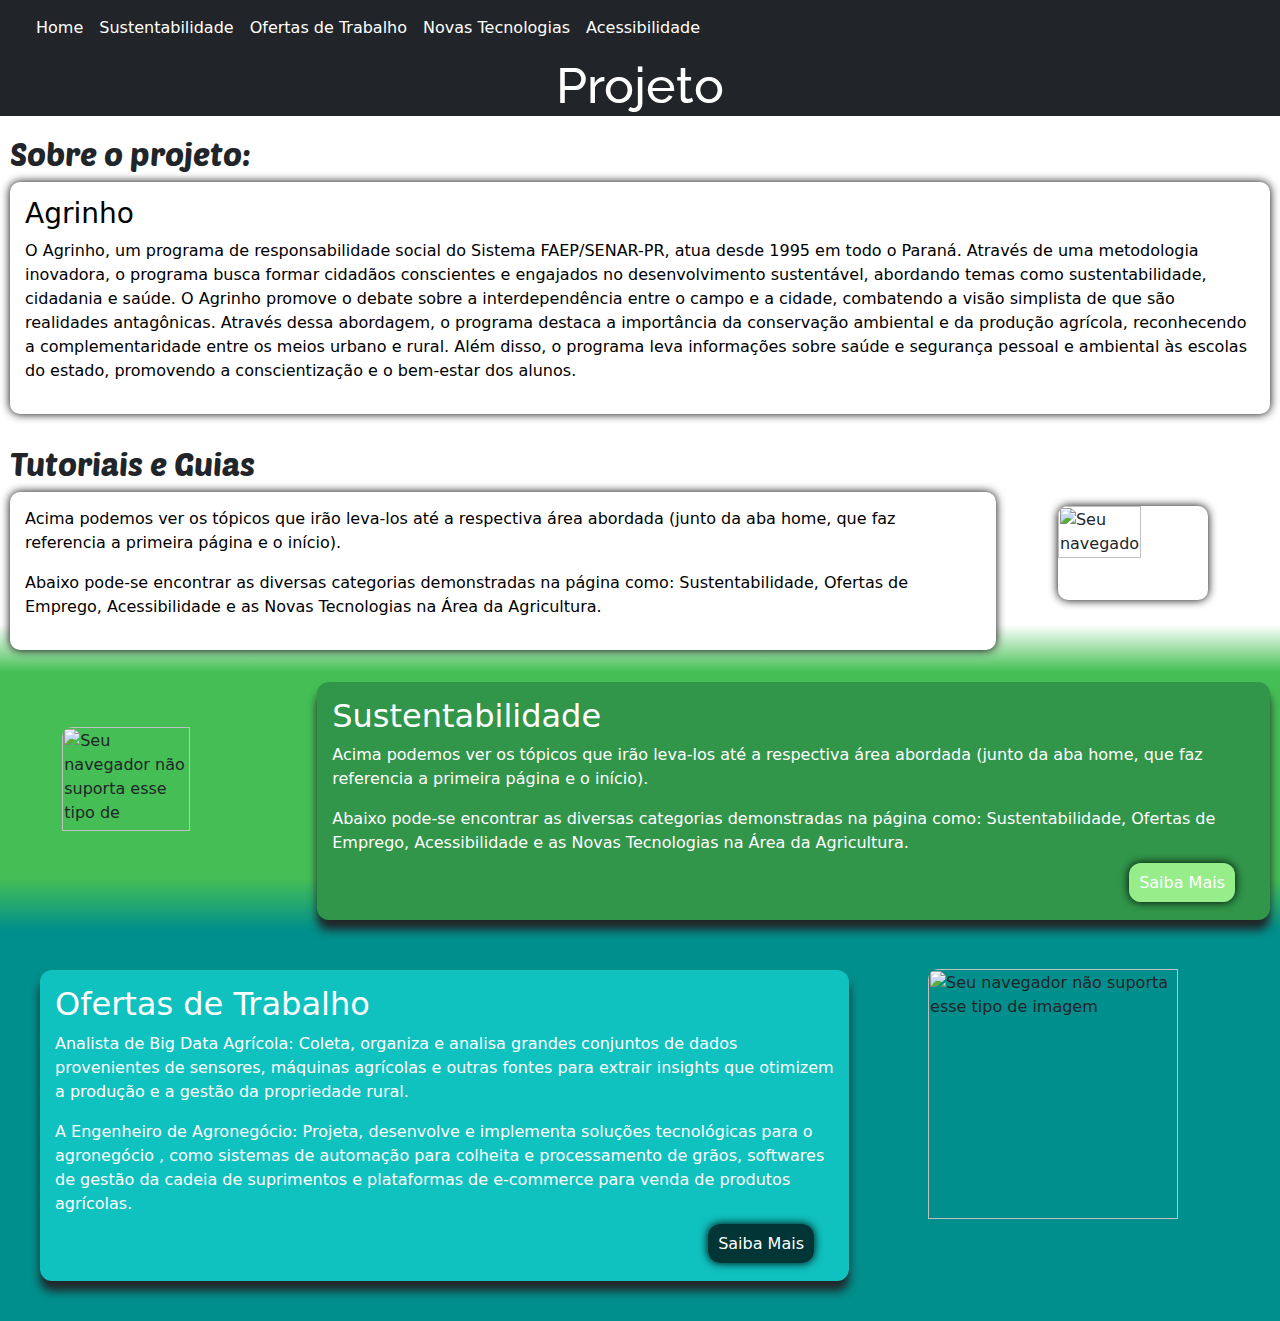
==== Primeiro Menu.html @ 53e3153e "Add files via upload" ====
<html>

<head>
  <title>Agrinho</title>
  <meta charset="UTF-8">
  <meta name="viewport" content="width=device-width, initial-scale=1">
  <link rel="stylesheet" href="style.css">
  <link rel="preconnect" href="https://fonts.googleapis.com">
  <link rel="preconnect" href="https://fonts.gstatic.com" crossorigin>
  <link href="https://fonts.googleapis.com/css2?family=Poetsen+One&display=swap" rel="stylesheet">
  <link rel="preconnect" href="https://fonts.googleapis.com">
  <link rel="preconnect" href="https://fonts.gstatic.com" crossorigin>
  <link href="https://fonts.googleapis.com/css2?family=Raleway:ital,wght@0,100..900;1,100..900&display=swap"
    rel="stylesheet">
  <link href="https://cdn.jsdelivr.net/npm/bootstrap@5.3.3/dist/css/bootstrap.min.css" rel="stylesheet"
    integrity="sha384-QWTKZyjpPEjISv5WaRU9OFeRpok6YctnYmDr5pNlyT2bRjXh0JMhjY6hW+ALEwIH" crossorigin="anonymous">
  <script src="https://cdn.jsdelivr.net/npm/bootstrap@5.3.3/dist/js/bootstrap.bundle.min.js"
    integrity="sha384-YvpcrYf0tY3lHB60NNkmXc5s9fDVZLESaAA55NDzOxhy9GkcIdslK1eN7N6jIeHz"
    crossorigin="anonymous"></script>
</head>

<body>

  <nav class="navbar navbar-expand-lg  bg-dark fixed-top">
    <div class="container-fluid">
      <a class="navbar-brand" href="#"></a>
      <button class="navbar-toggler" type="button" data-bs-toggle="collapse" data-bs-target="#navbarNav"
        aria-controls="navbarNav" aria-expanded="false" aria-label="Toggle navigation">
        <span class="navbar-toggler-icon"></span>
      </button>
      <div class="collapse navbar-collapse" id="navbarNav">
        <ul class="navbar-nav">
          <li class="nav-item">
            <a class="nav-link" aria-current="page" href="#">Home</a>
          </li>
          <li class="nav-item">
            <a class="nav-link" href=#Pag-sustentabilidade>Sustentabilidade</a>
          </li>
          <li class="nav-item">
            <a class="nav-link" href="#Pag-Ofertas-de-Trabalho">Ofertas de Trabalho</a>
          </li>
          <li class="nav-item">
            <a class="nav-link" href="./Pages/Novas Tecnologias.html">Novas Tecnologias</a>
          <li class="nav-item">
            <a class="nav-link" href="./Pages/Acessibilidade.html">Acessibilidade</a>
          </li>
        </ul>
      </div>
    </div>
  </nav>
  <section class="introdução">
    <div>
      <h1 class="titulo-introducao">SPAM</h1>
    </div>
  </section>

  <section class="introdução">
    <div>
      <h1 class="titulo">Projeto</h1>
    </div>
  </section>

  <div class="textos-introducao">
    <section class="secao">
      <h2 class="titulos-gerais">Sobre o projeto:</h2>
      <article>
        <h3>Agrinho</h3>
        <p>O Agrinho, um programa de responsabilidade social do Sistema FAEP/SENAR-PR, atua desde 1995 em
          todo o Paraná. Através de uma metodologia inovadora, o programa busca formar cidadãos conscientes
          e engajados no desenvolvimento sustentável, abordando temas como sustentabilidade, cidadania e saúde.
          O Agrinho promove o debate sobre a interdependência entre o campo e a cidade, combatendo a visão
          simplista de que são realidades antagônicas. Através dessa abordagem, o programa destaca a
          importância da conservação ambiental e da produção agrícola, reconhecendo a complementaridade entre
          os meios urbano e rural. Além disso, o programa leva informações sobre saúde e segurança pessoal e
          ambiental às escolas do estado, promovendo a conscientização e o bem-estar dos alunos.</p>
    </section>
  </div>

  <div id="Pag-sustentabilidade" class="textos-introducao">
    <section class="secao2">
      <div>
        <h2 class="titulos-gerais" >Tutoriais e Guias</h2>
        <article>
          <p>Acima podemos ver os tópicos que irão leva-los até a respectiva área abordada
            (junto da aba home, que faz referencia a primeira página e o início).</p>
          <p>Abaixo pode-se encontrar as diversas categorias demonstradas na página como: Sustentabilidade,
            Ofertas de Emprego, Acessibilidade e as Novas Tecnologias na Área da Agricultura.</p>
        </article>
      </div>
      <div class="alinhamento-imagem-1">
        <img class="img" src="./img/gifs-de-arvores-1.gif" alt="Seu navegador não suporta esse tipo de imagem">
      </div>
    </section>

  </div>
  <section class="topico-1">
    <div class="alinhamento-imagem-2">
      <img class="img-top-1" src="./img/OIP__7_-removebg-preview.png"
        alt="Seu navegador não suporta esse tipo de imagem">
    </div>

    <div class="textos-top-1">
      <h2>Sustentabilidade</h2>
      <p>Acima podemos ver os tópicos que irão leva-los até a respectiva área abordada
        (junto da aba home, que faz referencia a primeira página e o início).</p>
      <p> Abaixo pode-se encontrar as diversas categorias demonstradas na página como: Sustentabilidade,
        Ofertas de Emprego, Acessibilidade e as Novas Tecnologias na Área da Agricultura.</p>

      <section class="pag2-link">
        <a class="pag2" href="./Pages/Acessibilidade.html">Saiba Mais</a>
      </section>
    </div>
  </section>

  <section id="Pag-Ofertas-de-Trabalho" class="topico-2">
    <div class="textos-top-2">
      <h2>Ofertas de Trabalho</h2>
      <p>Analista de Big Data Agrícola: Coleta, organiza e analisa grandes conjuntos de dados provenientes
        de sensores, máquinas agrícolas e outras fontes para extrair insights que otimizem a produção e a
        gestão da propriedade rural.</p>
      <p> A Engenheiro de Agronegócio: Projeta, desenvolve e implementa soluções tecnológicas para o agronegócio
        , como sistemas de automação para colheita e processamento de grãos, softwares de gestão da cadeia de
        suprimentos e plataformas de e-commerce para venda de produtos agrícolas.</p>

      <section class="pag3-link">
        <a class="pag3" href="./Pages/Ofertas de Trabalho.html">Saiba Mais</a>
      </section>
    </div>
    <div class="alinhamento-imagem-3">
      <img class="img-top-2" src="./img/Farmer-rafiki (1).png" alt="Seu navegador não suporta esse tipo de imagem">
    </div>
  </section>
</body>
</html>
---- style.css ----
:root {
  --fonte-cabeçalho: "Poetsen One";
  --fonte-principal: "Raleway";
  --cor-fundo-cabecalho: #1E5959;
  --verde1: #31964a;
  --verde2: #45BF55;
  --cinza: #212529;
  --azul1: #164773;
  --fonte-cor: white;
  --verde3: #97ED8A;
  --verde4: #168039;
  --verde5: #044D29;
  --verde6: #00261C;
  --azul2: #023535;
  --azul3: #008F8C;
  --azul4: #0FC2C0;
}

a:link,
a:visited,
a:hover,
a:active {
  color: var(--fonte-cor);
  text-decoration: none;
}

.titulo {
  font-family: var(--fonte-principal);
  font-size: 50px;
  color: white;
  text-align: center;
  justify-content: center;

}

.titulos-gerais {
  font-family: var(--fonte-cabeçalho);
}

.textos {
  text-align: center;
  display: grid;
  grid-template-columns: 20% 20% 20% 20% 20%;
  font-size: var(--fonte-cabeçalho);
  justify-content: space-evenly;
  font-size: 30px;
  color: white;
  padding: 0px -40px;
}

.cabecalho {
  background-color: var(--cor-fundo-cabecalho);
}

.introdução {
  background-color: var(--cinza);
  font-family: var(--fonte-principal);
  color: var(--fonte-cor);
  text-align: center;
}

article {
  background-color: white;
  margin: 10px 0px;
  padding: 15px;
  color: black;
  box-shadow: 0 0 10px black;
  border-radius: 10px;
}

.secao {
  padding: 10px;
}

.secao2 {
  display: flex;
  background-image: linear-gradient(white, white, white, white, white, var(--verde2));
  padding: 10px;
}

.img {
  width: 55%;
  border-radius: 10px;
  box-shadow: 0 0 10px black;
}

.alinhamento-imagem-1 {
  display: flex;
  align-items: center;
  justify-content: center;
  margin: 23px 0px;
}

.img-top-1 {
  width: 70%;
  border-radius: 10px;
  fill-opacity: 10%;
}

.alinhamento-imagem-2 {
  display: flex;
  align-items: center;
  justify-content: center;
  margin: 23px;
}

.textos-top-1 {
  margin: 10px;
  padding: 15px;
  color: var(--fonte-cor);
  background-color: var(--verde1);
  box-shadow: 0px 10px 10px #212529;
  border-radius: 12px;
}

.topico-1 {
  background-image: linear-gradient(var(--verde2), var(--verde2), var(--verde2), var(--verde2), var(--verde2), var(--azul3));
  display: flex;
}

.pag2-link {
  text-align: right;
  margin: 10px;
}

.pag2 {
  background-color: var(--verde3);
  box-shadow: 0px 0px 10px black;
  margin: 10px;
  padding: 10px;
  border-radius: 12px;
}

.topico-2 {
  background-color: var(--azul3);
  display: flex;
}

.textos-top-2 {
  color: var(--fonte-cor);
  background-color: var(--azul4);
  box-shadow: 0px 10px 10px #212529;
  border-radius: 12px;
  margin: 40px;
  padding: 15px;
  max-width: 809px;
  min-width: 809px;
}

.pag3 {
  background-color: var(--azul2);
  box-shadow: 0px 0px 10px black;
  margin: 10px;
  padding: 10px;
  border-radius: 12px;
}

.img-top-2 {
  width: 80%;
  border-radius: 10px;
  fill-opacity: 10%;
}

.alinhamento-imagem-3 {
  display: flex;
  align-items: center;
  justify-content: center;
  max-width: 534px;
}

.pag3-link {
  text-align: right;
  margin: 10px;
}
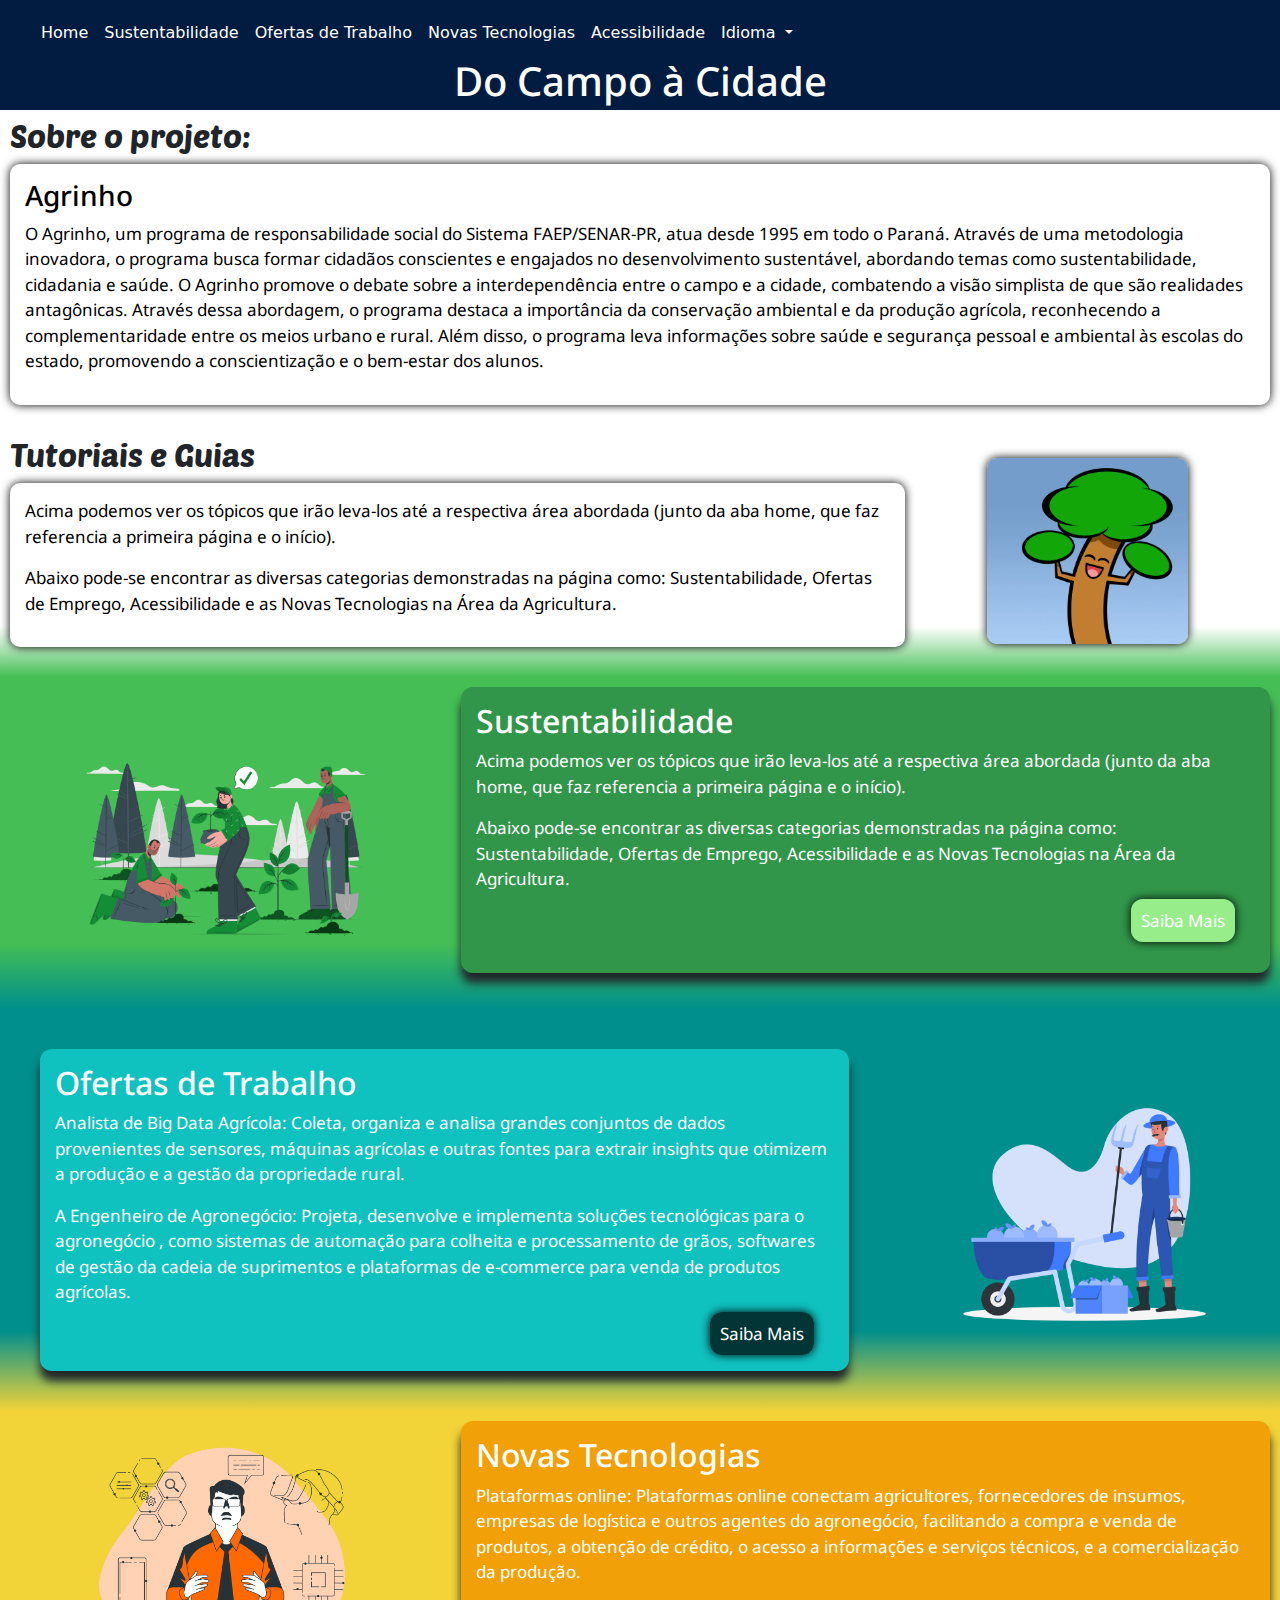
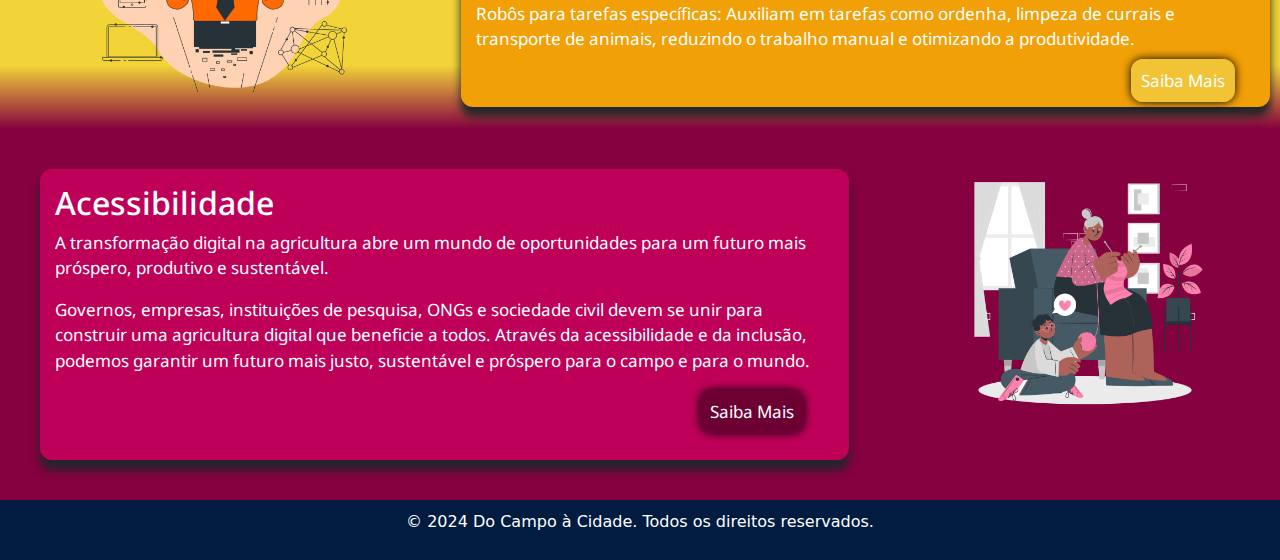
==== commit 1c28ba7b: "Add files via upload" ====
--- a/Primeiro Menu.html
+++ b/Primeiro Menu.html
@@ -3,8 +3,8 @@
 <head>
   <title>Agrinho</title>
   <meta charset="UTF-8">
-  <meta name="viewport" content="width=device-width, initial-scale=1">
-  <link rel="stylesheet" href="style.css">
+  <meta name="viewport" content="width=device-width, initial-scale=1.0">
+  <link rel="stylesheet" href="Home.css">
   <link rel="preconnect" href="https://fonts.googleapis.com">
   <link rel="preconnect" href="https://fonts.gstatic.com" crossorigin>
   <link href="https://fonts.googleapis.com/css2?family=Poetsen+One&display=swap" rel="stylesheet">
@@ -14,22 +14,25 @@
     rel="stylesheet">
   <link href="https://cdn.jsdelivr.net/npm/bootstrap@5.3.3/dist/css/bootstrap.min.css" rel="stylesheet"
     integrity="sha384-QWTKZyjpPEjISv5WaRU9OFeRpok6YctnYmDr5pNlyT2bRjXh0JMhjY6hW+ALEwIH" crossorigin="anonymous">
-  <script src="https://cdn.jsdelivr.net/npm/bootstrap@5.3.3/dist/js/bootstrap.bundle.min.js"
+    <link rel="preconnect" href="https://fonts.googleapis.com">
+    <link rel="preconnect" href="https://fonts.gstatic.com" crossorigin>
+    <link href="https://fonts.googleapis.com/css2?family=Noto+Sans:ital,wght@0,100..900;1,100..900&display=swap" rel="stylesheet">    
+    <script src="https://cdn.jsdelivr.net/npm/bootstrap@5.3.3/dist/js/bootstrap.bundle.min.js"
     integrity="sha384-YvpcrYf0tY3lHB60NNkmXc5s9fDVZLESaAA55NDzOxhy9GkcIdslK1eN7N6jIeHz"
     crossorigin="anonymous"></script>
 </head>
 
 <body>
 
-  <nav class="navbar navbar-expand-lg  bg-dark fixed-top">
+  <nav class="navbar fixed-top navbar-expand-lg  navbar-light" style="background-color: #011C40;">
     <div class="container-fluid">
       <a class="navbar-brand" href="#"></a>
       <button class="navbar-toggler" type="button" data-bs-toggle="collapse" data-bs-target="#navbarNav"
-        aria-controls="navbarNav" aria-expanded="false" aria-label="Toggle navigation">
-        <span class="navbar-toggler-icon"></span>
+        aria-controls="navbarNav" aria-expanded="false" aria-label="Toggle navigation" style="background-color: #ffffff; min-width: 35px; min-height: 35px; margin: -3px 0px; padding: 5px;">
+        <span class="navbar-toggler-icon"  style="margin: -11px; padding: 10px;"></span>
       </button>
-      <div class="collapse navbar-collapse" id="navbarNav">
-        <ul class="navbar-nav">
+      <div class="collapse navbar-collapse" id="navbarNav" style="background-color: #011C40;">
+        <ul class="navbar-nav" style="padding: 5px;">
           <li class="nav-item">
             <a class="nav-link" aria-current="page" href="#">Home</a>
           </li>
@@ -40,9 +43,19 @@
             <a class="nav-link" href="#Pag-Ofertas-de-Trabalho">Ofertas de Trabalho</a>
           </li>
           <li class="nav-item">
-            <a class="nav-link" href="./Pages/Novas Tecnologias.html">Novas Tecnologias</a>
+            <a class="nav-link" href="#Pag-Novas-Tecnologias">Novas Tecnologias</a>
           <li class="nav-item">
-            <a class="nav-link" href="./Pages/Acessibilidade.html">Acessibilidade</a>
+            <a class="nav-link" href="#Pag-Acessibilidade">Acessibilidade</a>
+          </li>
+          <li class="nav-item dropdown">
+            <a class="nav-link dropdown-toggle" href="#" role="button" data-bs-toggle="dropdown" aria-expanded="false" style="color: #ffffff";>
+              Idioma
+            </a>
+            <ul class="dropdown-menu">
+              <li><a class="dropdown-item" style="color: #011C40" href="Primeiro Menu.html">Português</a></li>
+              <li><a class="dropdown-item" style="color: #011C40" href="./Idiomas-1°Página/Primeiro Menu-Inglês.html">Inglês</a></li>
+              <li><a class="dropdown-item" style="color: #011C40" href="./Idiomas-1°Página/Primeiro Menu-Espanhol.html">Espanhol</a></li>
+            </ul>
           </li>
         </ul>
       </div>
@@ -56,7 +69,7 @@
 
   <section class="introdução">
     <div>
-      <h1 class="titulo">Projeto</h1>
+      <h1 class="titulo">Do Campo à Cidade</h1>
     </div>
   </section>
 
@@ -79,7 +92,7 @@
   <div id="Pag-sustentabilidade" class="textos-introducao">
     <section class="secao2">
       <div>
-        <h2 class="titulos-gerais" >Tutoriais e Guias</h2>
+        <h2 class="titulos-gerais">Tutoriais e Guias</h2>
         <article>
           <p>Acima podemos ver os tópicos que irão leva-los até a respectiva área abordada
             (junto da aba home, que faz referencia a primeira página e o início).</p>
@@ -88,18 +101,17 @@
         </article>
       </div>
       <div class="alinhamento-imagem-1">
-        <img class="img" src="./img/gifs-de-arvores-1.gif" alt="Seu navegador não suporta esse tipo de imagem">
+        <img class="img" src="./img/GIF-Página inicial.gif" alt="Seu navegador não suporta esse tipo de imagem">
       </div>
     </section>
 
   </div>
   <section class="topico-1">
     <div class="alinhamento-imagem-2">
-      <img class="img-top-1" src="./img/OIP__7_-removebg-preview.png"
-        alt="Seu navegador não suporta esse tipo de imagem">
+      <img class="img-top-1" src="./img/Sustentabilidade.png" alt="Seu navegador não suporta esse tipo de imagem">
     </div>
 
-    <div class="textos-top-1">
+    <div id="Pag-Ofertas-de-Trabalho" class="textos-top-1">
       <h2>Sustentabilidade</h2>
       <p>Acima podemos ver os tópicos que irão leva-los até a respectiva área abordada
         (junto da aba home, que faz referencia a primeira página e o início).</p>
@@ -107,13 +119,13 @@
         Ofertas de Emprego, Acessibilidade e as Novas Tecnologias na Área da Agricultura.</p>
 
       <section class="pag2-link">
-        <a class="pag2" href="./Pages/Acessibilidade.html">Saiba Mais</a>
+        <a class="pag2" href="./Pages/Sustentabilidade.html">Saiba Mais</a>
       </section>
     </div>
   </section>
 
-  <section id="Pag-Ofertas-de-Trabalho" class="topico-2">
-    <div class="textos-top-2">
+  <section  class="topico-2">
+    <div id="Pag-Novas-Tecnologias" class="textos-top-2">
       <h2>Ofertas de Trabalho</h2>
       <p>Analista de Big Data Agrícola: Coleta, organiza e analisa grandes conjuntos de dados provenientes
         de sensores, máquinas agrícolas e outras fontes para extrair insights que otimizem a produção e a
@@ -121,14 +133,53 @@
       <p> A Engenheiro de Agronegócio: Projeta, desenvolve e implementa soluções tecnológicas para o agronegócio
         , como sistemas de automação para colheita e processamento de grãos, softwares de gestão da cadeia de
         suprimentos e plataformas de e-commerce para venda de produtos agrícolas.</p>
-
       <section class="pag3-link">
         <a class="pag3" href="./Pages/Ofertas de Trabalho.html">Saiba Mais</a>
       </section>
     </div>
     <div class="alinhamento-imagem-3">
-      <img class="img-top-2" src="./img/Farmer-rafiki (1).png" alt="Seu navegador não suporta esse tipo de imagem">
+      <img class="img-top-2" src="./img/Ofertas de Trabalho.png" alt="Seu navegador não suporta esse tipo de imagem">
     </div>
   </section>
+
+
+  <section class="topico-3">
+    <div class="alinhamento-imagem-4">
+      <img class="img-top-3" src="./img/Novas Tecnologias.png" alt="Seu navegador não suporta esse tipo de imagem">
+    </div>
+
+    <div id="Pag-Acessibilidade" class="textos-top-3">
+      <h2>Novas Tecnologias</h2>
+      <p>Plataformas online: Plataformas online conectam agricultores, fornecedores de insumos, empresas de
+        logística e outros agentes do agronegócio, facilitando a compra e venda de produtos, a obtenção de
+        crédito, o acesso a informações e serviços técnicos, e a comercialização da produção.</p>
+      <p>Robôs para tarefas específicas: Auxiliam em tarefas como ordenha, limpeza de currais e transporte
+        de animais, reduzindo o trabalho manual e otimizando a produtividade.</p>
+
+      <section class="pag4-link">
+        <a class="pag4" href="./Pages/Novas Tecnologias.html">Saiba Mais</a>
+      </section>
+    </div>
+  </section>
+
+  <section id="Pag-Ofertas-de-Trabalho" class="topico-4">
+    <div class="textos-top-4">
+      <h2>Acessibilidade</h2>
+      <p>A transformação digital na agricultura abre um mundo de oportunidades para um futuro mais próspero, produtivo e sustentável.</p>
+      <p>Governos, empresas, instituições de pesquisa, ONGs e sociedade civil devem se unir para construir uma agricultura digital que beneficie a todos. Através da acessibilidade e da inclusão, podemos garantir um futuro mais justo, sustentável e próspero para o campo e para o mundo.</p>
+      <section class="pag5-link">
+        <a class="pag5" href="./Pages/Ofertas de Trabalho.html">Saiba Mais</a>
+      </section>
+    </div>
+    <div class="alinhamento-imagem-5">
+      <img class="img-top-4" src="./img/Grandma-cuate.png" alt="Seu navegador não suporta esse tipo de imagem">
+    </div>
+  </section>
+
+  <footer class="rodape">
+    <p>&copy; 2024 Do Campo à Cidade. Todos os direitos reservados.</p>
+  </footer>
+
 </body>
+
 </html>--- a/Home.css
+++ b/Home.css
@@ -0,0 +1,403 @@
+:root {
+  --fonte-cabeçalho: "Poetsen One";
+  --fonte-principal: "Noto Sans";
+  --cor-fundo-cabecalho: #1E5959;
+  --cinza: #212529;
+  --fonte-cor:white;
+  --verde1:   #31964a;
+  --verde2:   #45BF55;
+  --verde3:   #97ED8A;
+  --verde4:   #168039;
+  --verde5:   #044D29;
+  --verde6:   #00261C;
+  --azul1:    #011C40;
+  --azul2:    #023535;
+  --azul3:    #008F8C;
+  --azul4:    #0FC2C0;
+  --amarelo1: #F2D338;
+  --amarelo2: #F2C335;
+  --amarelo3: #F2A007;
+  --rosa1:    #86013f;
+  --rosa2:    #be0059;
+  --rosa3:    #6d0033;
+}
+
+a:link,
+a:visited,
+a:hover,
+a:active {
+  color: var(--fonte-cor);
+  text-decoration: none;
+}
+
+.titulo {
+  font-family: var(--fonte-principal);
+  font-size: 40px;
+  color: white;
+  text-align: center;
+  justify-content: center;
+  padding: 5px;
+  margin: -4px;
+}
+
+.titulos-gerais {
+  font-family: var(--fonte-cabeçalho);
+}
+
+.textos {
+  text-align: center;
+  display: grid;
+  grid-template-columns: 20% 20% 20% 20% 20%;
+  font-size: var(--fonte-cabeçalho);
+  justify-content: space-evenly;
+  font-size: 30px;
+  color: white;
+  padding: 0px -40px;
+}
+
+.cabecalho {
+  background-color: var(--cor-fundo-cabecalho);
+}
+
+.introdução {
+  background-color: var(--azul1);
+  font-family: var(--fonte-principal);
+  color: var(--fonte-cor);
+  text-align: center;
+}
+
+article {
+  background-color: white;
+  margin: 10px 0px;
+  padding: 15px;
+  color: black;
+  box-shadow: 0 0 10px black;
+  border-radius: 10px;
+  font-size: 17px;
+  font-family: var(--fonte-principal);
+}
+
+.secao {
+  padding: 10px;
+}
+
+.secao2 {
+  display: flex;
+  background-image: linear-gradient(white, white, white, white, white, var(--verde2));
+  padding: 10px;
+}
+
+.img {
+  width: 55%;
+  border-radius: 10px;
+  box-shadow: 0 0 10px black;
+}
+
+.alinhamento-imagem-1 {
+  display: flex;
+  align-items: center;
+  justify-content: center;
+  margin: 23px 0px;
+}
+
+.img-top-1 {
+  width: 80%;
+  border-radius: 10px;
+  fill-opacity: 10%;
+}
+
+.alinhamento-imagem-2 {
+  display: flex;
+  align-items: center;
+  justify-content: center;
+  margin: 23px;
+  max-width: 534px;
+  max-height: 286px;
+}
+
+.textos-top-1 {
+  margin: 10px;
+  padding: 15px;
+  color: var(--fonte-cor);
+  background-color: var(--verde1);
+  box-shadow: 0px 10px 10px #212529;
+  border-radius: 12px;
+  max-width: 809px;
+  min-width: 809px;
+  max-height: 286px;
+  font-size: 17px;
+  font-family: var(--fonte-principal);
+}
+
+.topico-1 {
+  background-image: linear-gradient(var(--verde2), var(--verde2), var(--verde2), var(--verde2), var(--verde2), var(--azul3));
+  display: flex;
+}
+
+.pag2-link {
+  text-align: right;
+  margin: 10px;
+}
+
+.pag2 {
+  background-color: var(--verde3);
+  box-shadow: 0px 0px 10px black;
+  margin: 10px;
+  padding: 10px;
+  border-radius: 12px;
+}
+
+.topico-2 {
+  background-image: linear-gradient(var(--azul3), var(--azul3), var(--azul3), var(--azul3), var(--azul3), var(--amarelo1));;
+  display: flex;
+}
+
+.textos-top-2 {
+  color: var(--fonte-cor);
+  background-color: var(--azul4);
+  box-shadow: 0px 10px 10px #212529;
+  border-radius: 12px;
+  margin: 40px;
+  padding: 15px;
+  max-width: 809px;
+  min-width: 809px;
+  font-size: 17px;
+  font-family: var(--fonte-principal);
+}
+
+.pag3 {
+  background-color: var(--azul2);
+  box-shadow: 0px 0px 10px black;
+  margin: 10px;
+  padding: 10px;
+  border-radius: 12px;
+}
+
+.img-top-2 {
+  width: 80%;
+  border-radius: 10px;
+  fill-opacity: 10%;
+}
+
+.alinhamento-imagem-3 {
+  display: flex;
+  align-items: center;
+  justify-content: center;
+  max-width: 534px;
+}
+
+.pag3-link {
+  text-align: right;
+  margin: 10px;
+}
+
+.img {
+  width: 55%;
+  border-radius: 10px;
+  box-shadow: 0 0 10px black;
+}
+
+.img-top-3 {
+  width: 67%;
+  border-radius: 10px;
+  fill-opacity: 10%;
+}
+
+.alinhamento-imagem-4 {
+  display: flex;
+  align-items: center;
+  justify-content: center;
+  margin: 23px;
+  max-width: 534px;
+  max-height: 286px;
+}
+
+.textos-top-3 {
+  margin: 10px;
+  padding: 15px;
+  color: var(--fonte-cor);
+  background-color: var(--amarelo3);
+  box-shadow: 0px 10px 10px #212529;
+  border-radius: 12px;
+  max-width: 809px;
+  min-width: 809px;
+  max-height: 286px;
+  font-size: 17px;
+  font-family: var(--fonte-principal);
+}
+
+.topico-3 {
+  background-image: linear-gradient(var(--amarelo1), var(--amarelo1), var(--amarelo1), var(--amarelo1), var(--amarelo1), var(--rosa1));
+  display: flex;
+}
+
+.pag4-link {
+  text-align: right;
+  margin: 10px;
+}
+
+.pag4 {
+  background-color: var(--amarelo2);
+  box-shadow: 0px 0px 10px black;
+  margin: 10px;
+  padding: 10px;
+  border-radius: 12px;
+}
+.topico-4 {
+  background-color: var(--rosa1);
+  display: flex;
+}
+
+.textos-top-4 {
+  color: var(--fonte-cor);
+  background-color: var(--rosa2);
+  box-shadow: 0px 10px 10px #212529;
+  border-radius: 12px;
+  margin: 40px;
+  padding: 15px;
+  max-width: 809px;
+  min-width: 809px;
+  font-size: 17px;
+  font-family: var(--fonte-principal);
+}
+
+.alinhamento-imagem-5 {
+  display: flex;
+  align-items: center;
+  justify-content: center;
+  margin: 23px;
+  max-width: 534px;
+  max-height: 286px;
+}
+
+.img-top-4 {
+  width: 80%;
+  border-radius: 10px;
+  fill-opacity: 10%;
+}
+
+.pag5 {
+  background-color: var(--rosa3);
+  box-shadow: 0px 0px 10px black;
+  margin: 10px;
+  padding: 10px;
+  border-radius: 12px;
+}
+
+.pag5-link {
+  text-align: right;
+  margin: 10px;
+  padding: 10px;
+}
+
+footer {
+  background-color: var(--azul1);
+  color: white;
+  text-align: center;
+  padding: 10px 0;
+  width: 100%;
+}
+.container {
+  max-width: 1200px;
+  margin: 0 auto;
+}
+
+@media (max-width: 767px) {
+  .textos {
+    display: flex;
+    flex-direction: column;
+  }
+  /* Other mobile-specific styles */
+}
+
+
+html {
+  font-size: 16px;
+}
+
+
+/*CELULARES-G*/
+
+@media (min-width:376px) and (max-width: 450px){
+img {
+    width: 100%;
+  }
+  .alinhamento-imagem-2,.alinhamento-imagem-3,.alinhamento-imagem-4,.alinhamento-imagem-5{
+    margin: 0;
+    max-width: 0px;
+  }
+  .textos-top-1,.textos-top-2,.textos-top-3,.textos-top-4{
+   font-size: 11px;
+   margin: 10px;
+   min-width: 400px;
+  }
+article{
+  font-size: 11px;
+}
+nav{
+  max-width: 450px ;
+  max-height: 45px;
+}
+.navbar-1{
+  background-color: #011C40; padding: 5px; margin: -12px;
+}
+.navbar-2{
+  background-color: #ffffff; min-width: 35px; min-height: 35px; margin: -3px 0px; padding: 5px;
+}
+.navbar-3{
+  margin: -11px; padding: 10px;
+}
+}
+
+
+/*TABLETS*/
+
+@media (min-width: 768px) and (max-width: 991px) {
+  img {
+    width: 100%;
+  }
+  .alinhamento-imagem-2,.alinhamento-imagem-3,.alinhamento-imagem-4,.alinhamento-imagem-5{
+    min-width: 218px;
+    max-width: 300px;
+  }
+  .textos-top-1,.textos-top-2,.textos-top-3,.textos-top-4{
+   font-size: 11px;
+   margin: 10px;
+   min-width: 490px;
+  }
+article{
+  font-size: 11px;
+}
+nav{
+  max-width: 768px ;
+  color: white;
+}
+footer{
+  font-size: 9px;
+}
+}
+
+
+/*DESKTOP-NORMAL*/
+
+@media (max-width: 1025px) and (min-width: 992px){
+  img {
+    width: 100%;
+  }
+  .alinhamento-imagem-2,.alinhamento-imagem-3,.alinhamento-imagem-4,.alinhamento-imagem-5{
+    min-width: 248px;
+    max-width: 300px;
+  }
+  .textos-top-1,.textos-top-2,.textos-top-3,.textos-top-4{
+   font-size: 15px;
+   margin: 10px;
+   min-width: 700px;
+  }
+article{
+  font-size: 15px;
+}
+}
+
+
+
+
